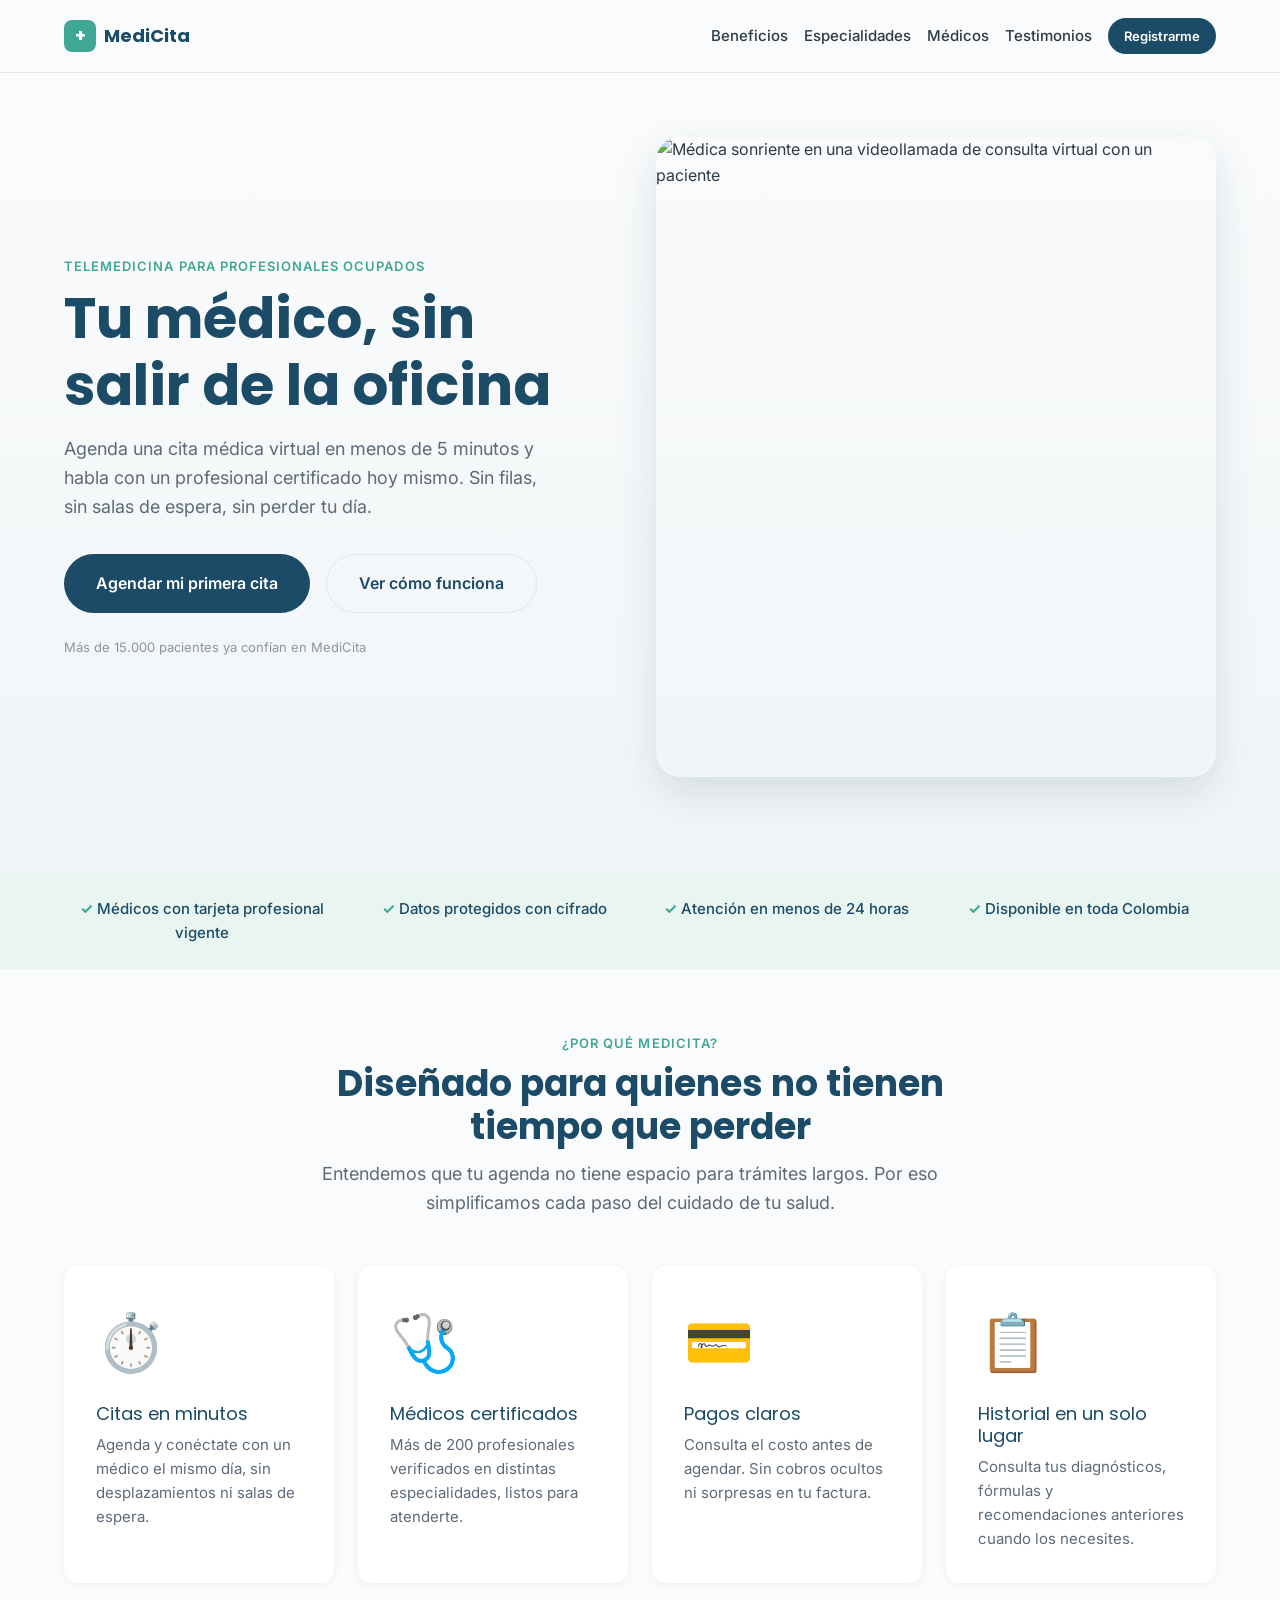
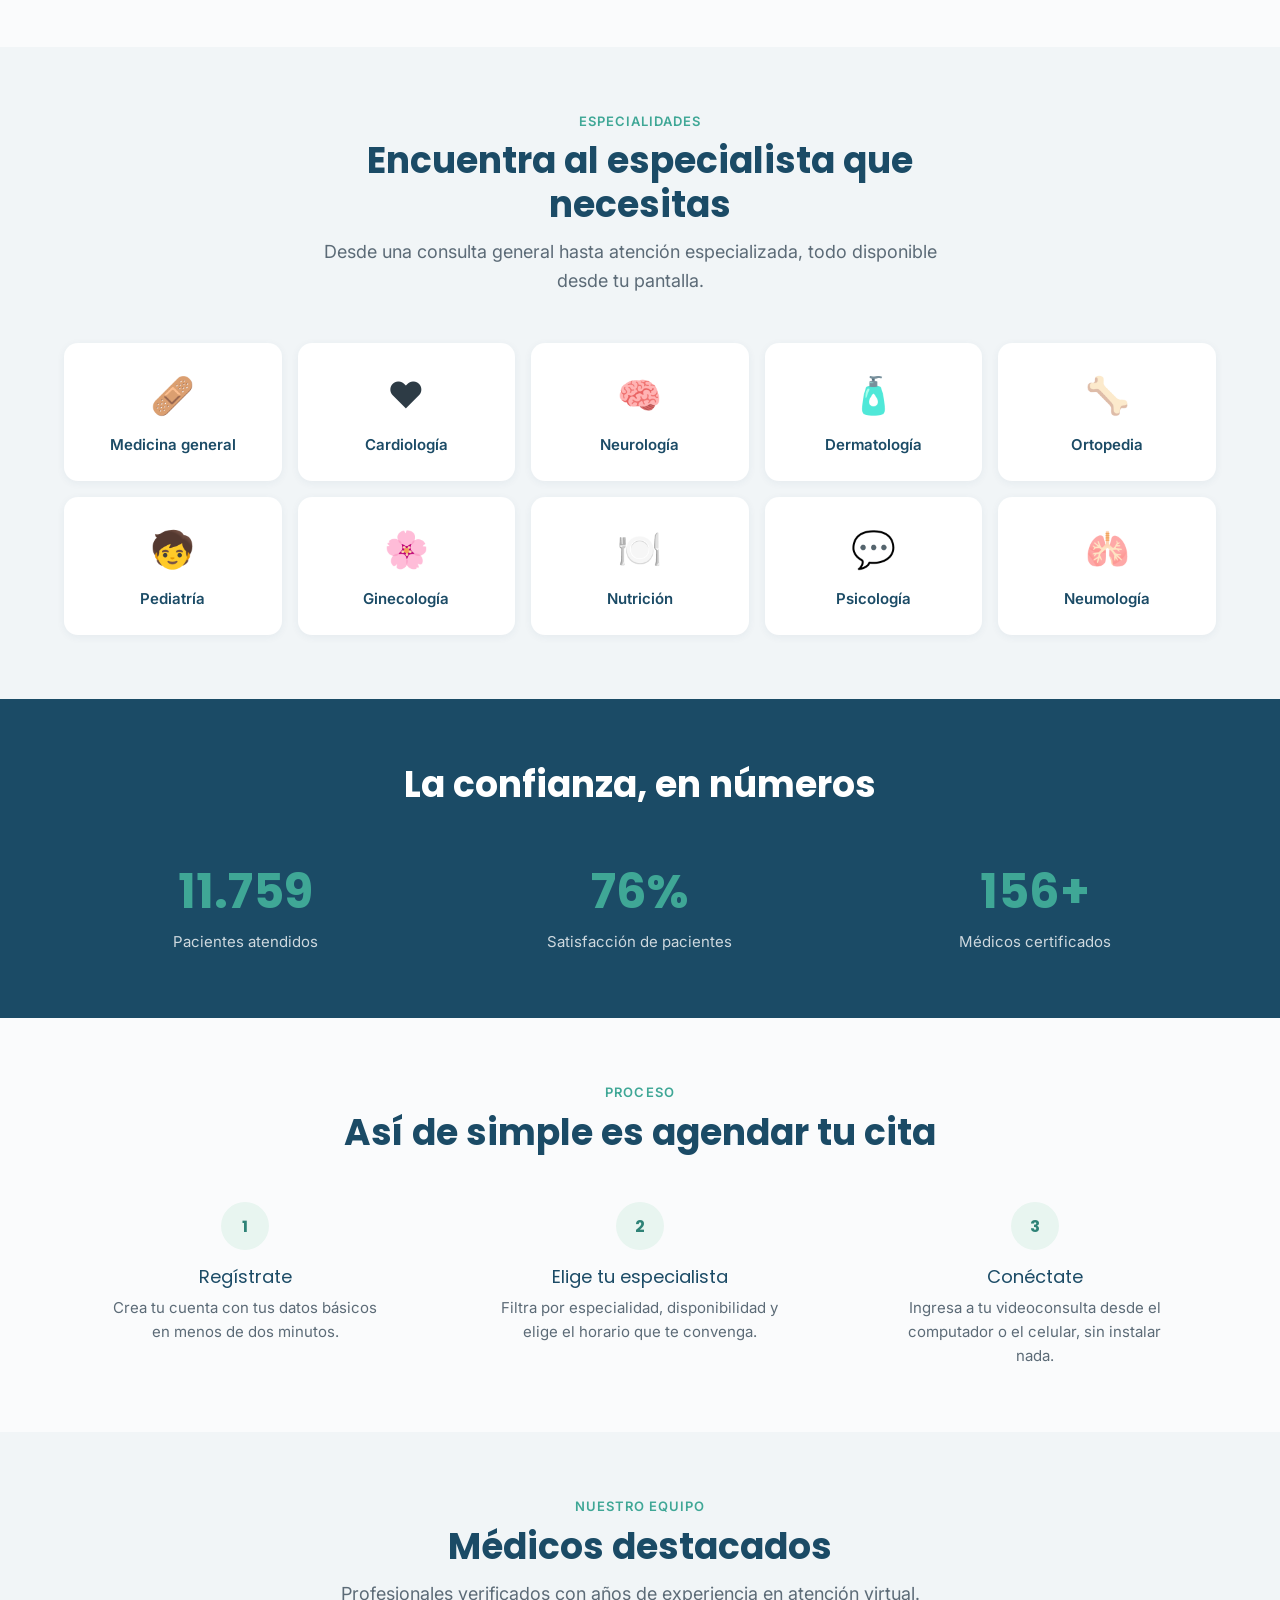
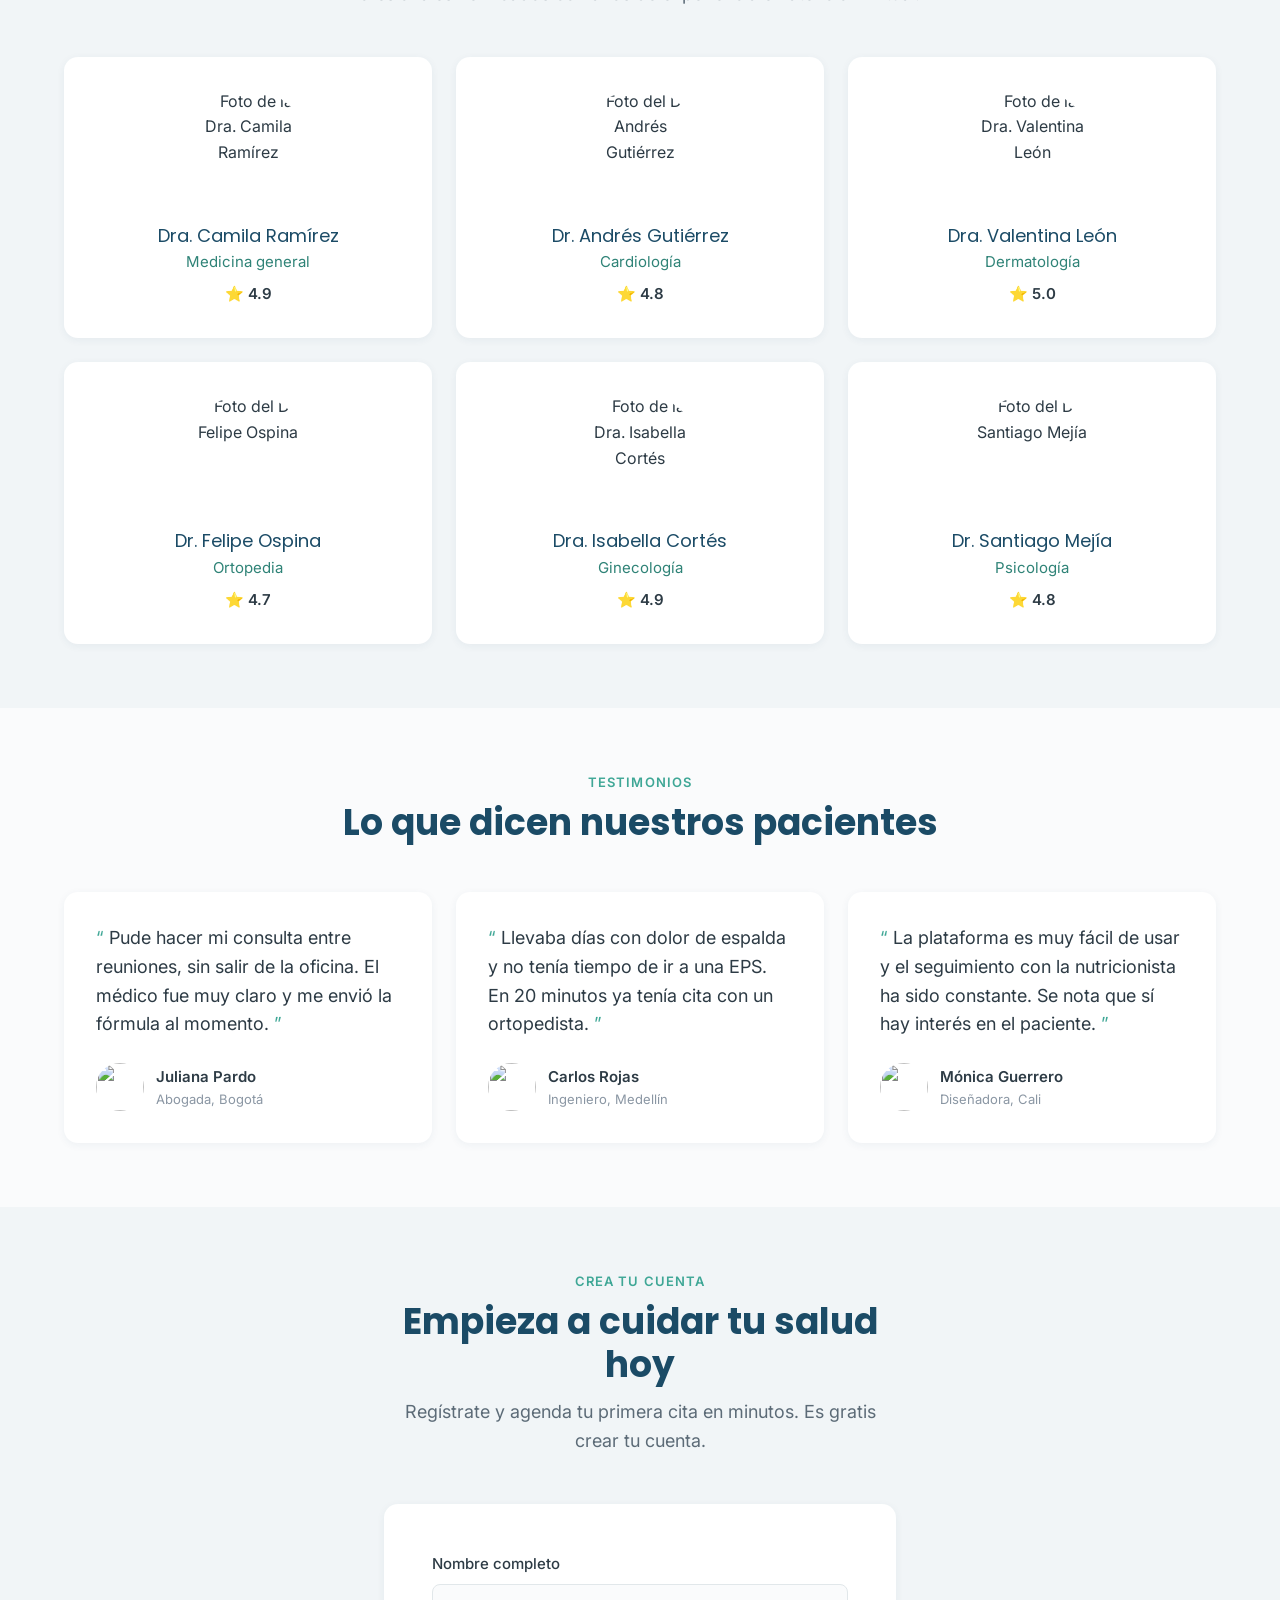
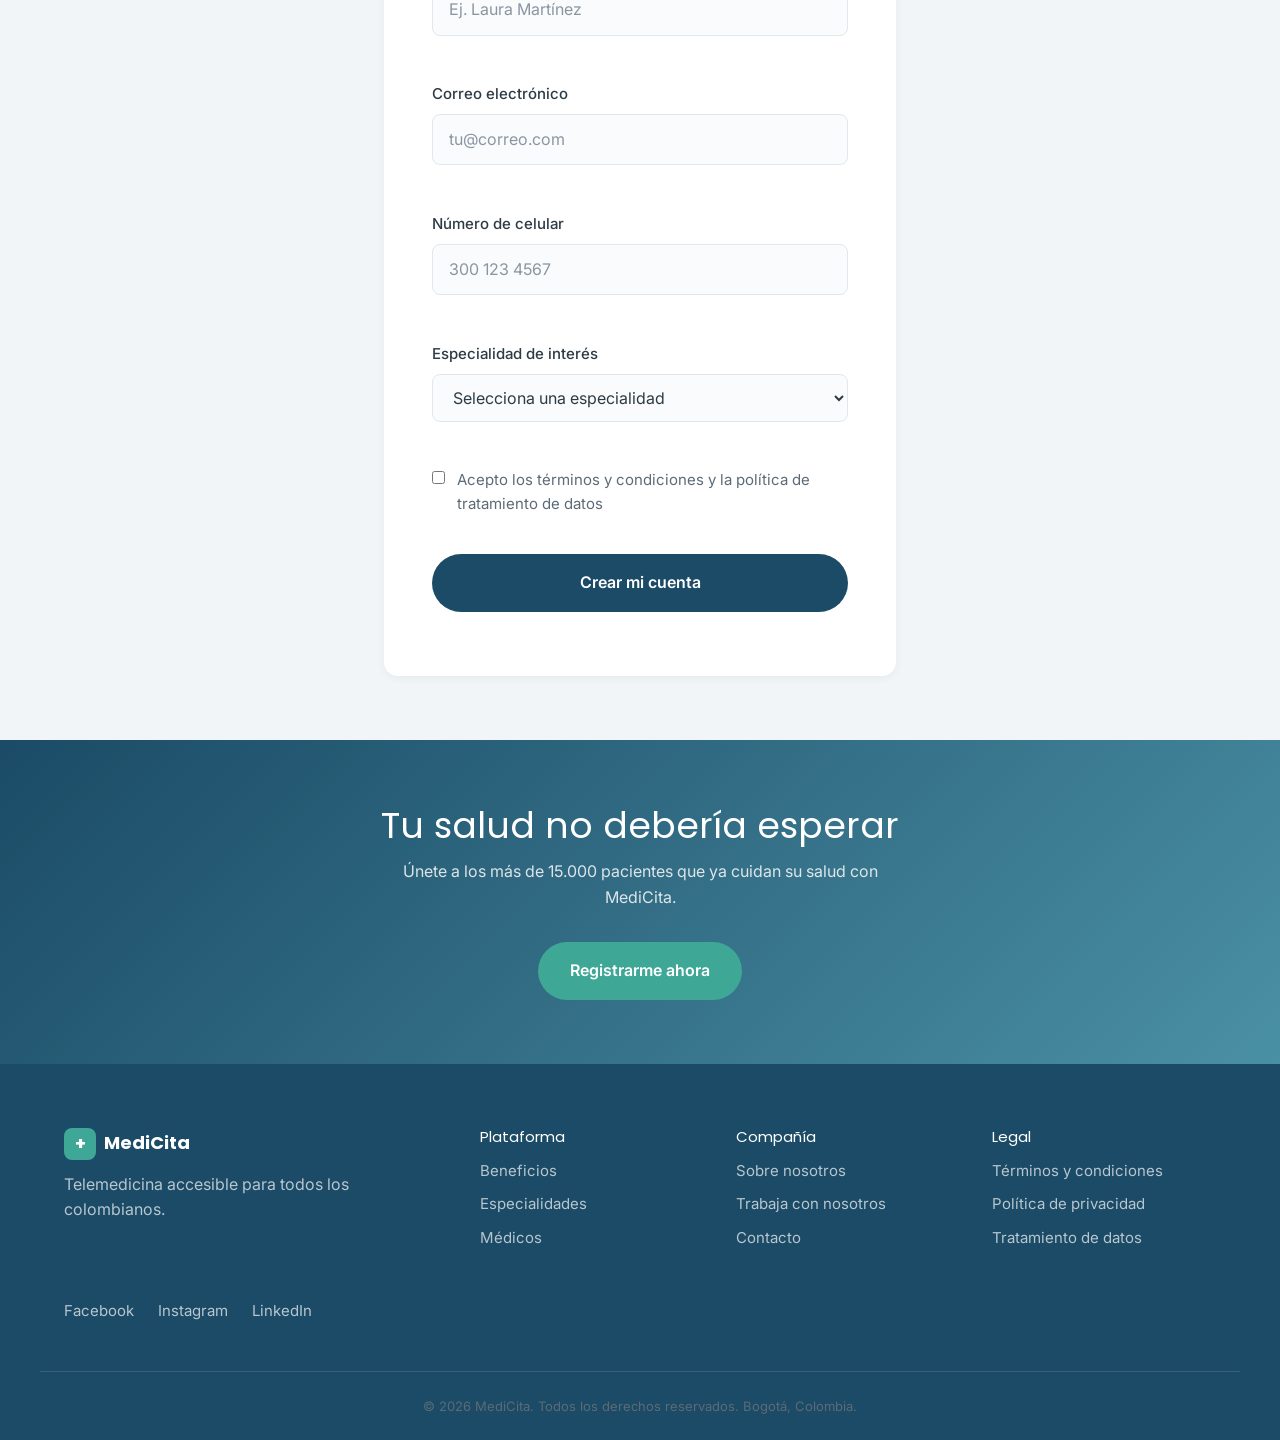
==== index.html @ a11b66ca "feat: :sparkles: add landing page" ====
<!DOCTYPE html>
<html lang="es-CO">
<head>
  <meta charset="UTF-8">
  <meta name="viewport" content="width=device-width, initial-scale=1.0">
  <title>MediCita | Citas médicas virtuales en minutos</title>
  <meta name="description" content="Agenda citas médicas virtuales con más de 200 médicos certificados en Colombia. Atención rápida, confiable y accesible desde donde estés.">
  <meta property="og:title" content="MediCita | Citas médicas virtuales en minutos">
  <meta property="og:description" content="Agenda citas médicas virtuales con más de 200 médicos certificados en Colombia.">
  <meta property="og:type" content="website">
  <link rel="icon" href="data:image/svg+xml,%3Csvg xmlns='http://www.w3.org/2000/svg' viewBox='0 0 32 32'%3E%3Crect width='32' height='32' rx='8' fill='%233FA796'/%3E%3Cpath d='M16 8v16M8 16h16' stroke='%23FAFBFC' stroke-width='3.5' stroke-linecap='round'/%3E%3C/svg%3E">

  <!-- Google Fonts: Poppins (titulares) + Inter (cuerpo) -->
  <link rel="preconnect" href="https://fonts.googleapis.com">
  <link rel="preconnect" href="https://fonts.gstatic.com" crossorigin>
  <link href="https://fonts.googleapis.com/css2?family=Poppins:wght@600;700&family=Inter:wght@400;500&display=swap" rel="stylesheet">

  <!-- Hoja de estilos en cascada: reset -> variables -> base -> layout -> components -> landing -> responsive -->
  <link rel="stylesheet" href="assets/css/reset.css">
  <link rel="stylesheet" href="assets/css/variables.css">
  <link rel="stylesheet" href="assets/css/base.css">
  <link rel="stylesheet" href="assets/css/layout.css">
  <link rel="stylesheet" href="assets/css/components.css">
  <link rel="stylesheet" href="assets/css/landing.css">
  <link rel="stylesheet" href="assets/css/responsive.css">
</head>
<body>

  <a class="skip-link" href="#main-content">Saltar al contenido principal</a>

  <header class="site-header">
    <nav class="navbar" aria-label="Navegación principal">
      <div class="container navbar-inner">
        <a href="#hero" class="navbar-logo">
          <span class="logo-mark" aria-hidden="true">+</span>
          <span class="logo-text">MediCita</span>
        </a>

        <button type="button" class="menu-toggle" aria-label="Abrir menú de navegación" aria-expanded="false" aria-controls="navbar-menu">
          <span class="menu-toggle-bar"></span>
          <span class="menu-toggle-bar"></span>
          <span class="menu-toggle-bar"></span>
        </button>

        <ul id="navbar-menu" class="navbar-menu">
          <li><a href="#benefits" class="navbar-link">Beneficios</a></li>
          <li><a href="#specialties" class="navbar-link">Especialidades</a></li>
          <li><a href="#doctors" class="navbar-link">Médicos</a></li>
          <li><a href="#testimonials" class="navbar-link">Testimonios</a></li>
          <li><a href="#register" class="btn btn-primary btn-small">Registrarme</a></li>
        </ul>
      </div>
    </nav>
  </header>

  <main id="main-content">

    <!-- HERO -->
    <section id="hero" class="hero" aria-labelledby="hero-title">
      <div class="container hero-inner">
        <div class="hero-content">
          <p class="eyebrow">Telemedicina para profesionales ocupados</p>
          <h1 id="hero-title" class="hero-title">
            Tu médico, sin salir de la oficina
          </h1>
          <p class="hero-description">
            Agenda una cita médica virtual en menos de 5 minutos y habla con un profesional certificado hoy mismo. Sin filas, sin salas de espera, sin perder tu día.
          </p>
          <div class="hero-actions">
            <a href="#register" class="btn btn-primary btn-large">Agendar mi primera cita</a>
            <a href="#how-it-works" class="btn btn-ghost btn-large">Ver cómo funciona</a>
          </div>
          <p class="hero-microcopy">Más de 15.000 pacientes ya confían en MediCita</p>
        </div>

        <div class="hero-media">
          <img
            src="https://placehold.co/560x640/1B4B66/FAFBFC?text=Consulta+Virtual"
            alt="Médica sonriente en una videollamada de consulta virtual con un paciente"
            class="hero-image"
            width="560"
            height="640"
          >
        </div>
      </div>
    </section>

    <!-- BARRA DE CONFIANZA -->
    <section id="trust-bar" class="trust-bar" aria-label="Indicadores de confianza">
      <div class="container trust-bar-inner">
        <p class="trust-item"><span class="trust-icon" aria-hidden="true">✓</span> Médicos con tarjeta profesional vigente</p>
        <p class="trust-item"><span class="trust-icon" aria-hidden="true">✓</span> Datos protegidos con cifrado</p>
        <p class="trust-item"><span class="trust-icon" aria-hidden="true">✓</span> Atención en menos de 24 horas</p>
        <p class="trust-item"><span class="trust-icon" aria-hidden="true">✓</span> Disponible en toda Colombia</p>
      </div>
    </section>

    <!-- BENEFICIOS -->
    <section id="benefits" class="benefits" aria-labelledby="benefits-title">
      <div class="container">
        <div class="section-heading">
          <p class="eyebrow">¿Por qué MediCita?</p>
          <h2 id="benefits-title" class="section-title">Diseñado para quienes no tienen tiempo que perder</h2>
          <p class="section-description">Entendemos que tu agenda no tiene espacio para trámites largos. Por eso simplificamos cada paso del cuidado de tu salud.</p>
        </div>

        <div class="benefits-grid">
          <article class="benefit-card card">
            <div class="benefit-icon" aria-hidden="true">⏱️</div>
            <h3 class="benefit-title">Citas en minutos</h3>
            <p class="benefit-description">Agenda y conéctate con un médico el mismo día, sin desplazamientos ni salas de espera.</p>
          </article>

          <article class="benefit-card card">
            <div class="benefit-icon" aria-hidden="true">🩺</div>
            <h3 class="benefit-title">Médicos certificados</h3>
            <p class="benefit-description">Más de 200 profesionales verificados en distintas especialidades, listos para atenderte.</p>
          </article>

          <article class="benefit-card card">
            <div class="benefit-icon" aria-hidden="true">💳</div>
            <h3 class="benefit-title">Pagos claros</h3>
            <p class="benefit-description">Consulta el costo antes de agendar. Sin cobros ocultos ni sorpresas en tu factura.</p>
          </article>

          <article class="benefit-card card">
            <div class="benefit-icon" aria-hidden="true">📋</div>
            <h3 class="benefit-title">Historial en un solo lugar</h3>
            <p class="benefit-description">Consulta tus diagnósticos, fórmulas y recomendaciones anteriores cuando los necesites.</p>
          </article>
        </div>
      </div>
    </section>

    <!-- ESPECIALIDADES -->
    <section id="specialties" class="specialties" aria-labelledby="specialties-title">
      <div class="container">
        <div class="section-heading">
          <p class="eyebrow">Especialidades</p>
          <h2 id="specialties-title" class="section-title">Encuentra al especialista que necesitas</h2>
          <p class="section-description">Desde una consulta general hasta atención especializada, todo disponible desde tu pantalla.</p>
        </div>

        <ul class="specialties-grid">
          <li class="specialty-card card">
            <span class="specialty-icon" aria-hidden="true">🩹</span>
            <span class="specialty-name">Medicina general</span>
          </li>
          <li class="specialty-card card">
            <span class="specialty-icon" aria-hidden="true">❤️</span>
            <span class="specialty-name">Cardiología</span>
          </li>
          <li class="specialty-card card">
            <span class="specialty-icon" aria-hidden="true">🧠</span>
            <span class="specialty-name">Neurología</span>
          </li>
          <li class="specialty-card card">
            <span class="specialty-icon" aria-hidden="true">🧴</span>
            <span class="specialty-name">Dermatología</span>
          </li>
          <li class="specialty-card card">
            <span class="specialty-icon" aria-hidden="true">🦴</span>
            <span class="specialty-name">Ortopedia</span>
          </li>
          <li class="specialty-card card">
            <span class="specialty-icon" aria-hidden="true">🧒</span>
            <span class="specialty-name">Pediatría</span>
          </li>
          <li class="specialty-card card">
            <span class="specialty-icon" aria-hidden="true">🌸</span>
            <span class="specialty-name">Ginecología</span>
          </li>
          <li class="specialty-card card">
            <span class="specialty-icon" aria-hidden="true">🍽️</span>
            <span class="specialty-name">Nutrición</span>
          </li>
          <li class="specialty-card card">
            <span class="specialty-icon" aria-hidden="true">💬</span>
            <span class="specialty-name">Psicología</span>
          </li>
          <li class="specialty-card card">
            <span class="specialty-icon" aria-hidden="true">🫁</span>
            <span class="specialty-name">Neumología</span>
          </li>
        </ul>
      </div>
    </section>

    <!-- ESTADÍSTICAS -->
    <section id="stats" class="stats" aria-labelledby="stats-title">
      <div class="container">
        <h2 id="stats-title" class="section-title section-title-inverse">La confianza, en números</h2>

        <div class="stats-grid">
          <div class="stat-item">
            <p class="stat-number" data-target="15000">0</p>
            <p class="stat-label">Pacientes atendidos</p>
          </div>
          <div class="stat-item">
            <p class="stat-number" data-target="97" data-suffix="%">0</p>
            <p class="stat-label">Satisfacción de pacientes</p>
          </div>
          <div class="stat-item">
            <p class="stat-number" data-target="200" data-suffix="+">0</p>
            <p class="stat-label">Médicos certificados</p>
          </div>
        </div>
      </div>
    </section>

    <!-- CÓMO FUNCIONA -->
    <section id="how-it-works" class="how-it-works" aria-labelledby="how-title">
      <div class="container">
        <div class="section-heading">
          <p class="eyebrow">Proceso</p>
          <h2 id="how-title" class="section-title">Así de simple es agendar tu cita</h2>
        </div>

        <ol class="steps-list">
          <li class="step-item">
            <span class="step-number" aria-hidden="true">1</span>
            <h3 class="step-title">Regístrate</h3>
            <p class="step-description">Crea tu cuenta con tus datos básicos en menos de dos minutos.</p>
          </li>
          <li class="step-item">
            <span class="step-number" aria-hidden="true">2</span>
            <h3 class="step-title">Elige tu especialista</h3>
            <p class="step-description">Filtra por especialidad, disponibilidad y elige el horario que te convenga.</p>
          </li>
          <li class="step-item">
            <span class="step-number" aria-hidden="true">3</span>
            <h3 class="step-title">Conéctate</h3>
            <p class="step-description">Ingresa a tu videoconsulta desde el computador o el celular, sin instalar nada.</p>
          </li>
        </ol>
      </div>
    </section>

    <!-- MÉDICOS DESTACADOS -->
    <section id="doctors" class="doctors" aria-labelledby="doctors-title">
      <div class="container">
        <div class="section-heading">
          <p class="eyebrow">Nuestro equipo</p>
          <h2 id="doctors-title" class="section-title">Médicos destacados</h2>
          <p class="section-description">Profesionales verificados con años de experiencia en atención virtual.</p>
        </div>

        <div class="doctors-grid">
          <article class="doctor-card card">
            <img src="https://placehold.co/240x240/4A90A4/FAFBFC?text=Dra.+Ramírez" alt="Foto de la Dra. Camila Ramírez" class="doctor-photo" width="240" height="240">
            <h3 class="doctor-name">Dra. Camila Ramírez</h3>
            <p class="doctor-specialty">Medicina general</p>
            <p class="doctor-rating" aria-label="Calificación 4.9 de 5">⭐ 4.9</p>
          </article>

          <article class="doctor-card card">
            <img src="https://placehold.co/240x240/4A90A4/FAFBFC?text=Dr.+Guti%C3%A9rrez" alt="Foto del Dr. Andrés Gutiérrez" class="doctor-photo" width="240" height="240">
            <h3 class="doctor-name">Dr. Andrés Gutiérrez</h3>
            <p class="doctor-specialty">Cardiología</p>
            <p class="doctor-rating" aria-label="Calificación 4.8 de 5">⭐ 4.8</p>
          </article>

          <article class="doctor-card card">
            <img src="https://placehold.co/240x240/4A90A4/FAFBFC?text=Dra.+Le%C3%B3n" alt="Foto de la Dra. Valentina León" class="doctor-photo" width="240" height="240">
            <h3 class="doctor-name">Dra. Valentina León</h3>
            <p class="doctor-specialty">Dermatología</p>
            <p class="doctor-rating" aria-label="Calificación 5.0 de 5">⭐ 5.0</p>
          </article>

          <article class="doctor-card card">
            <img src="https://placehold.co/240x240/4A90A4/FAFBFC?text=Dr.+Ospina" alt="Foto del Dr. Felipe Ospina" class="doctor-photo" width="240" height="240">
            <h3 class="doctor-name">Dr. Felipe Ospina</h3>
            <p class="doctor-specialty">Ortopedia</p>
            <p class="doctor-rating" aria-label="Calificación 4.7 de 5">⭐ 4.7</p>
          </article>

          <article class="doctor-card card">
            <img src="https://placehold.co/240x240/4A90A4/FAFBFC?text=Dra.+Cort%C3%A9s" alt="Foto de la Dra. Isabella Cortés" class="doctor-photo" width="240" height="240">
            <h3 class="doctor-name">Dra. Isabella Cortés</h3>
            <p class="doctor-specialty">Ginecología</p>
            <p class="doctor-rating" aria-label="Calificación 4.9 de 5">⭐ 4.9</p>
          </article>

          <article class="doctor-card card">
            <img src="https://placehold.co/240x240/4A90A4/FAFBFC?text=Dr.+Mej%C3%ADa" alt="Foto del Dr. Santiago Mejía" class="doctor-photo" width="240" height="240">
            <h3 class="doctor-name">Dr. Santiago Mejía</h3>
            <p class="doctor-specialty">Psicología</p>
            <p class="doctor-rating" aria-label="Calificación 4.8 de 5">⭐ 4.8</p>
          </article>
        </div>
      </div>
    </section>

    <!-- TESTIMONIOS -->
    <section id="testimonials" class="testimonials" aria-labelledby="testimonials-title">
      <div class="container">
        <div class="section-heading">
          <p class="eyebrow">Testimonios</p>
          <h2 id="testimonials-title" class="section-title">Lo que dicen nuestros pacientes</h2>
        </div>

        <div class="testimonials-grid">
          <figure class="testimonial-card card">
            <blockquote class="testimonial-quote">
              Pude hacer mi consulta entre reuniones, sin salir de la oficina. El médico fue muy claro y me envió la fórmula al momento.
            </blockquote>
            <figcaption class="testimonial-author">
              <img src="https://placehold.co/56x56/3FA796/FAFBFC?text=JP" alt="" class="testimonial-avatar" width="56" height="56">
              <div>
                <p class="testimonial-name">Juliana Pardo</p>
                <p class="testimonial-role">Abogada, Bogotá</p>
              </div>
            </figcaption>
          </figure>

          <figure class="testimonial-card card">
            <blockquote class="testimonial-quote">
              Llevaba días con dolor de espalda y no tenía tiempo de ir a una EPS. En 20 minutos ya tenía cita con un ortopedista.
            </blockquote>
            <figcaption class="testimonial-author">
              <img src="https://placehold.co/56x56/3FA796/FAFBFC?text=CR" alt="" class="testimonial-avatar" width="56" height="56">
              <div>
                <p class="testimonial-name">Carlos Rojas</p>
                <p class="testimonial-role">Ingeniero, Medellín</p>
              </div>
            </figcaption>
          </figure>

          <figure class="testimonial-card card">
            <blockquote class="testimonial-quote">
              La plataforma es muy fácil de usar y el seguimiento con la nutricionista ha sido constante. Se nota que sí hay interés en el paciente.
            </blockquote>
            <figcaption class="testimonial-author">
              <img src="https://placehold.co/56x56/3FA796/FAFBFC?text=MG" alt="" class="testimonial-avatar" width="56" height="56">
              <div>
                <p class="testimonial-name">Mónica Guerrero</p>
                <p class="testimonial-role">Diseñadora, Cali</p>
              </div>
            </figcaption>
          </figure>
        </div>
      </div>
    </section>

    <!-- FORMULARIO DE REGISTRO -->
    <section id="register" class="register-form" aria-labelledby="register-title">
      <div class="container register-inner">
        <div class="section-heading">
          <p class="eyebrow">Crea tu cuenta</p>
          <h2 id="register-title" class="section-title">Empieza a cuidar tu salud hoy</h2>
          <p class="section-description">Regístrate y agenda tu primera cita en minutos. Es gratis crear tu cuenta.</p>
        </div>

        <form class="form-card card" id="register-form" novalidate>
          <div class="form-row">
            <label for="full-name" class="form-label">Nombre completo</label>
            <input type="text" id="full-name" name="full-name" class="form-input" placeholder="Ej. Laura Martínez" required autocomplete="name" aria-describedby="full-name-error">
            <span class="form-error" id="full-name-error" role="alert"></span>
          </div>

          <div class="form-row">
            <label for="email" class="form-label">Correo electrónico</label>
            <input type="email" id="email" name="email" class="form-input" placeholder="tu@correo.com" required autocomplete="email" aria-describedby="email-error">
            <span class="form-error" id="email-error" role="alert"></span>
          </div>

          <div class="form-row">
            <label for="phone" class="form-label">Número de celular</label>
            <input type="tel" id="phone" name="phone" class="form-input" placeholder="300 123 4567" required autocomplete="tel" inputmode="numeric" maxlength="10" aria-describedby="phone-error">
            <span class="form-error" id="phone-error" role="alert"></span>
          </div>

          <div class="form-row">
            <label for="specialty-interest" class="form-label">Especialidad de interés</label>
            <select id="specialty-interest" name="specialty-interest" class="form-input" required aria-describedby="specialty-interest-error">
              <option value="" selected disabled>Selecciona una especialidad</option>
              <option value="general">Medicina general</option>
              <option value="cardiology">Cardiología</option>
              <option value="neurology">Neurología</option>
              <option value="dermatology">Dermatología</option>
              <option value="orthopedics">Ortopedia</option>
              <option value="pediatrics">Pediatría</option>
              <option value="gynecology">Ginecología</option>
              <option value="nutrition">Nutrición</option>
              <option value="psychology">Psicología</option>
              <option value="pulmonology">Neumología</option>
            </select>
            <span class="form-error" id="specialty-interest-error" role="alert"></span>
          </div>

          <div class="form-row form-row-checkbox">
            <input type="checkbox" id="terms" name="terms" required aria-describedby="terms-error">
            <label for="terms">Acepto los términos y condiciones y la política de tratamiento de datos</label>
          </div>
          <span class="form-error" id="terms-error" role="alert"></span>

          <button type="submit" class="btn btn-primary btn-large btn-full">Crear mi cuenta</button>
          <p class="form-success" id="form-success" role="status"></p>
        </form>
      </div>
    </section>

    <!-- CTA FINAL -->
    <section id="final-cta" class="final-cta">
      <div class="container final-cta-inner">
        <h2 class="final-cta-title">Tu salud no debería esperar</h2>
        <p class="final-cta-description">Únete a los más de 15.000 pacientes que ya cuidan su salud con MediCita.</p>
        <a href="pages/dashboard.html" class="btn btn-accent btn-large">Registrarme ahora</a>
      </div>
    </section>

  </main>

  <footer class="site-footer">
    <div class="container footer-inner">
      <div class="footer-brand">
        <a href="#hero" class="navbar-logo">
          <span class="logo-mark" aria-hidden="true">+</span>
          <span class="logo-text">MediCita</span>
        </a>
        <p class="footer-tagline">Telemedicina accesible para todos los colombianos.</p>
      </div>

      <nav class="footer-nav" aria-label="Enlaces del pie de página">
        <div class="footer-column">
          <h3 class="footer-heading">Plataforma</h3>
          <ul>
            <li><a href="#benefits">Beneficios</a></li>
            <li><a href="#specialties">Especialidades</a></li>
            <li><a href="#doctors">Médicos</a></li>
          </ul>
        </div>

        <div class="footer-column">
          <h3 class="footer-heading">Compañía</h3>
          <ul>
            <li><a href="#">Sobre nosotros</a></li>
            <li><a href="#">Trabaja con nosotros</a></li>
            <li><a href="#">Contacto</a></li>
          </ul>
        </div>

        <div class="footer-column">
          <h3 class="footer-heading">Legal</h3>
          <ul>
            <li><a href="#">Términos y condiciones</a></li>
            <li><a href="#">Política de privacidad</a></li>
            <li><a href="#">Tratamiento de datos</a></li>
          </ul>
        </div>
      </nav>

      <div class="footer-social" aria-label="Redes sociales">
        <a href="#" aria-label="MediCita en Facebook">Facebook</a>
        <a href="#" aria-label="MediCita en Instagram">Instagram</a>
        <a href="#" aria-label="MediCita en LinkedIn">LinkedIn</a>
      </div>
    </div>

    <div class="container footer-bottom">
      <p>&copy; 2026 MediCita. Todos los derechos reservados. Bogotá, Colombia.</p>
    </div>
  </footer>

  <script type="module" src="assets/js/app.js" defer></script>
</body>
</html>
---- assets/css/variables.css ----
/* ==========================================================================
   VARIABLES.CSS
   Design tokens centralizados: color, tipografía, espaciado, sombra, radio.
   Ningún otro archivo debe declarar un valor "mágico" que pertenezca aquí.
   ========================================================================== */

:root {
  /* ---------- Color: marca ---------- */
  --color-primary: #1B4B66;        /* Azul petróleo profundo */
  --color-primary-light: #4A90A4;  /* Azul cielo suave */
  --color-primary-dark: #123449;   /* Variante oscura para hover/estados */

  --color-accent: #3FA796;         /* Verde menta cálido (CTA, éxito) */
  --color-accent-dark: #2F8377;    /* Hover del acento */
  --color-accent-soft: #E8F5F0;    /* Fondo verde suave */

  --color-highlight: #F4A261;      /* Naranja coral: uso puntual y moderado */

  /* ---------- Color: neutros ---------- */
  --color-bg: #FAFBFC;             /* Blanco cálido, fondo general */
  --color-bg-alt: #F1F5F7;         /* Fondo de secciones alternas */
  --color-white: #FFFFFF;

  --color-text: #2D3B45;           /* Texto principal */
  --color-text-secondary: #5C6B77; /* Texto secundario */
  --color-text-muted: #8A96A3;     /* Placeholders, captions */

  --color-border: #E1E7EA;

  /* ---------- Tipografía ---------- */
  --font-display: 'Poppins', 'Segoe UI', sans-serif;
  --font-body: 'Inter', 'Segoe UI', sans-serif;

  --fs-xs: 0.8125rem;   /* 13px */
  --fs-sm: 0.9375rem;   /* 15px */
  --fs-base: 1rem;      /* 16px */
  --fs-md: 1.125rem;    /* 18px */
  --fs-lg: 1.375rem;    /* 22px */
  --fs-xl: clamp(1.75rem, 1.5rem + 1vw, 2.25rem);
  --fs-2xl: clamp(2.5rem, 2rem + 2vw, 3.5rem);
  --fs-stat: clamp(2.5rem, 2rem + 1.5vw, 3rem);

  --lh-tight: 1.2;
  --lh-normal: 1.5;
  --lh-relaxed: 1.6;

  /* ---------- Espaciado (escala de 4px) ---------- */
  --space-1: 0.25rem;
  --space-2: 0.5rem;
  --space-3: 0.75rem;
  --space-4: 1rem;
  --space-5: 1.5rem;
  --space-6: 2rem;
  --space-7: 3rem;
  --space-8: 4rem;
  --space-9: 6rem;

  /* ---------- Layout ---------- */
  --container-width: 1200px;
  --container-padding: var(--space-5);

  /* ---------- Bordes y sombras ---------- */
  --radius-sm: 8px;
  --radius-md: 14px;
  --radius-lg: 24px;
  --radius-full: 999px;

  --shadow-sm: 0 2px 8px rgba(27, 75, 102, 0.06);
  --shadow-md: 0 8px 24px rgba(27, 75, 102, 0.10);
  --shadow-lg: 0 16px 40px rgba(27, 75, 102, 0.14);

  /* ---------- Transición ---------- */
  --transition-fast: 150ms ease;
  --transition-base: 250ms ease;

  /* ---------- Z-index ---------- */
  --z-header: 100;
  --z-modal: 200;
}
---- assets/css/base.css ----
/* ==========================================================================
   BASE.CSS
   Estilos globales sobre elementos HTML puros (sin clases).
   Depende de variables.css. No define layout ni componentes reutilizables.
   ========================================================================== */

body {
  font-family: var(--font-body);
  font-size: var(--fs-base);
  line-height: var(--lh-relaxed);
  color: var(--color-text);
  background-color: var(--color-bg);
}

h1, h2, h3, h4 {
  font-family: var(--font-display);
  line-height: var(--lh-tight);
  color: var(--color-primary);
}

p {
  color: var(--color-text-secondary);
}

a {
  transition: color var(--transition-fast);
}

/* Foco visible accesible: nunca se elimina, solo se estiliza */
:focus-visible {
  outline: 3px solid var(--color-accent);
  outline-offset: 2px;
  border-radius: var(--radius-sm);
}

::selection {
  background-color: var(--color-accent-soft);
  color: var(--color-primary-dark);
}

/* Enlace de accesibilidad: oculto hasta recibir foco (navegación por teclado) */
.skip-link {
  position: absolute;
  top: -100%;
  left: var(--space-4);
  background-color: var(--color-primary);
  color: var(--color-white);
  padding: var(--space-3) var(--space-5);
  border-radius: var(--radius-sm);
  z-index: var(--z-modal);
  transition: top var(--transition-fast);
}

.skip-link:focus {
  top: var(--space-4);
}

/* ---------- Utilidades de texto reutilizables ---------- */
.eyebrow {
  font-family: var(--font-body);
  font-size: var(--fs-xs);
  font-weight: 600;
  letter-spacing: 0.08em;
  text-transform: uppercase;
  color: var(--color-accent);
  margin-bottom: var(--space-2);
}

.section-title {
  font-size: var(--fs-xl);
  font-weight: 700;
  margin-bottom: var(--space-3);
}

.section-title-inverse {
  color: var(--color-white);
}

.section-description {
  font-size: var(--fs-md);
  max-width: 620px;
}
---- assets/css/layout.css ----
/* ==========================================================================
   LAYOUT.CSS
   Contenedores, sistema de secciones y estructura de navbar/footer.
   Reutilizable en el Dashboard (Fase 2). No define color de marca ni copy.
   ========================================================================== */

.container {
  width: 100%;
  max-width: var(--container-width);
  margin-inline: auto;
  padding-inline: var(--container-padding);
}

section {
  padding-block: var(--space-8);
}

.section-heading {
  max-width: 640px;
  margin-inline: auto;
  text-align: center;
  margin-bottom: var(--space-7);
}

/* ---------- Header / Navbar ---------- */
.site-header {
  position: sticky;
  top: 0;
  z-index: var(--z-header);
  background-color: rgba(250, 251, 252, 0.92);
  backdrop-filter: blur(8px);
  border-bottom: 1px solid var(--color-border);
}

.navbar-inner {
  display: flex;
  align-items: center;
  justify-content: space-between;
  min-height: 72px;
}

.navbar-logo {
  display: flex;
  align-items: center;
  gap: var(--space-2);
  font-family: var(--font-display);
  font-weight: 700;
  font-size: var(--fs-md);
  color: var(--color-primary);
}

.logo-mark {
  display: grid;
  place-items: center;
  width: 32px;
  height: 32px;
  background-color: var(--color-accent);
  color: var(--color-white);
  border-radius: var(--radius-sm);
  font-size: var(--fs-md);
  line-height: 1;
}

.menu-toggle {
  display: flex;
  flex-direction: column;
  justify-content: center;
  gap: 5px;
  width: 40px;
  height: 40px;
}

.menu-toggle-bar {
  width: 22px;
  height: 2px;
  background-color: var(--color-primary);
  transition: transform var(--transition-fast), opacity var(--transition-fast);
}

.navbar-menu {
  display: flex;
  align-items: center;
  gap: var(--space-7);
}

.navbar-link {
  font-size: var(--fs-sm);
  font-weight: 500;
  color: var(--color-text);
  padding-block: var(--space-2);
}

.navbar-link:hover {
  color: var(--color-primary);
}

.navbar-menu .btn {
  margin-left: var(--space-3);
}

/* ---------- Footer ---------- */
.site-footer {
  background-color: var(--color-primary);
  color: var(--color-bg-alt);
  padding-block: var(--space-8) var(--space-5);
}

.footer-inner {
  display: grid;
  gap: var(--space-7);
  padding-bottom: var(--space-7);
  border-bottom: 1px solid rgba(255, 255, 255, 0.12);
}

.footer-tagline {
  color: rgba(250, 251, 252, 0.7);
  margin-top: var(--space-3);
  max-width: 320px;
}

.footer-brand .logo-text,
.footer-brand .navbar-logo {
  color: var(--color-white);
}

.footer-nav {
  display: grid;
  gap: var(--space-6);
}

.footer-heading {
  font-family: var(--font-display);
  font-size: var(--fs-sm);
  color: var(--color-white);
  margin-bottom: var(--space-3);
}

.footer-column ul {
  display: grid;
  gap: var(--space-2);
}

.footer-column a {
  color: rgba(250, 251, 252, 0.7);
  font-size: var(--fs-sm);
}

.footer-column a:hover {
  color: var(--color-white);
}

.footer-social {
  display: flex;
  gap: var(--space-5);
}

.footer-social a {
  color: rgba(250, 251, 252, 0.7);
  font-size: var(--fs-sm);
}

.footer-social a:hover {
  color: var(--color-white);
}

.footer-bottom {
  padding-top: var(--space-5);
  text-align: center;
  font-size: var(--fs-xs);
  color: rgba(250, 251, 252, 0.6);
}
---- assets/css/components.css ----
/* ==========================================================================
   COMPONENTS.CSS
   Piezas de UI reutilizables y agnósticas de página: botones, tarjetas,
   formularios. Se reutilizarán íntegramente en el Dashboard (Fase 2).
   ========================================================================== */

/* ---------- Botones ---------- */
.btn {
  display: inline-flex;
  align-items: center;
  justify-content: center;
  gap: var(--space-2);
  font-family: var(--font-body);
  font-weight: 600;
  font-size: var(--fs-sm);
  padding: var(--space-3) var(--space-5);
  border-radius: var(--radius-full);
  transition: transform var(--transition-fast), box-shadow var(--transition-fast), background-color var(--transition-fast);
  white-space: nowrap;
}

.btn-primary {
  background-color: var(--color-primary);
  color: var(--color-white);
}

.btn-primary:hover {
  background-color: var(--color-primary-dark);
  transform: translateY(-2px);
  box-shadow: var(--shadow-md);
}

.btn-accent {
  background-color: var(--color-accent);
  color: var(--color-white);
}

.btn-accent:hover {
  background-color: var(--color-accent-dark);
  transform: translateY(-2px);
  box-shadow: var(--shadow-md);
}

.btn-ghost {
  background-color: transparent;
  color: var(--color-primary);
  border: 1.5px solid var(--color-border);
}

.btn-ghost:hover {
  border-color: var(--color-primary);
  background-color: var(--color-white);
}

.btn-small {
  padding: var(--space-2) var(--space-4);
  font-size: var(--fs-xs);
}

.btn-large {
  padding: var(--space-4) var(--space-6);
  font-size: var(--fs-base);
}

.btn-full {
  width: 100%;
}

/* ---------- Tarjetas ---------- */
.card {
  background-color: var(--color-white);
  border-radius: var(--radius-md);
  box-shadow: var(--shadow-sm);
  padding: var(--space-6);
  transition: box-shadow var(--transition-base), transform var(--transition-base);
}

.card:hover {
  box-shadow: var(--shadow-md);
  transform: translateY(-4px);
}

/* ---------- Formularios ---------- */
.form-row {
  display: flex;
  flex-direction: column;
  gap: var(--space-2);
  margin-bottom: var(--space-5);
}

.form-label {
  font-size: var(--fs-sm);
  font-weight: 500;
  color: var(--color-text);
}

.form-input {
  padding: var(--space-3) var(--space-4);
  border: 1.5px solid var(--color-border);
  border-radius: var(--radius-sm);
  background-color: var(--color-bg);
  color: var(--color-text);
  font-size: var(--fs-base);
  transition: border-color var(--transition-fast);
}

.form-input:focus {
  border-color: var(--color-accent);
  outline: none;
}

.form-input::placeholder {
  color: var(--color-text-muted);
}

.form-row-checkbox {
  flex-direction: row;
  align-items: flex-start;
  gap: var(--space-3);
}

.form-row-checkbox label {
  font-size: var(--fs-sm);
  color: var(--color-text-secondary);
}

.form-row-checkbox input {
  margin-top: 3px;
  accent-color: var(--color-accent);
}

.form-input.is-invalid {
  border-color: #D64545;
  background-color: #FDF3F3;
}

.form-error {
  display: block;
  min-height: 1.1em;
  font-size: var(--fs-xs);
  color: #D64545;
}

.form-success {
  margin-top: var(--space-4);
  text-align: center;
  font-size: var(--fs-sm);
  font-weight: 500;
  color: var(--color-accent-dark);
}

/* ---------- Badges (uso futuro: dashboard) ---------- */
.badge {
  display: inline-flex;
  align-items: center;
  padding: var(--space-1) var(--space-3);
  border-radius: var(--radius-full);
  font-size: var(--fs-xs);
  font-weight: 600;
  background-color: var(--color-accent-soft);
  color: var(--color-accent-dark);
}
---- assets/css/landing.css ----
/* ==========================================================================
   LANDING.CSS
   Estilos exclusivos de las secciones de la landing (hero, testimonios,
   estadísticas, etc.). No se reutiliza en el Dashboard.
   ========================================================================== */

/* ---------- Hero ---------- */
.hero {
  padding-block: var(--space-8) var(--space-9);
  background: linear-gradient(180deg, var(--color-bg) 0%, var(--color-bg-alt) 100%);
}

.hero-inner {
  display: grid;
  gap: var(--space-7);
  align-items: center;
}

.hero-title {
  font-size: var(--fs-2xl);
  font-weight: 700;
  margin-bottom: var(--space-4);
}

.hero-description {
  font-size: var(--fs-md);
  max-width: 480px;
  margin-bottom: var(--space-6);
}

.hero-actions {
  display: flex;
  flex-wrap: wrap;
  gap: var(--space-4);
  margin-bottom: var(--space-5);
}

.hero-microcopy {
  font-size: var(--fs-xs);
  color: var(--color-text-muted);
}

.hero-image {
  border-radius: var(--radius-lg);
  box-shadow: var(--shadow-lg);
}

/* ---------- Barra de confianza ---------- */
.trust-bar {
  padding-block: var(--space-5);
  background-color: var(--color-accent-soft);
}

.trust-bar-inner {
  display: grid;
  gap: var(--space-4);
  text-align: center;
}

.trust-item {
  font-size: var(--fs-sm);
  font-weight: 500;
  color: var(--color-primary);
}

.trust-icon {
  color: var(--color-accent);
  font-weight: 700;
}

/* ---------- Beneficios ---------- */
.benefits-grid {
  display: grid;
  gap: var(--space-5);
}

.benefit-icon {
  font-size: var(--fs-2xl);
  margin-bottom: var(--space-4);
}

.benefit-title {
  font-size: var(--fs-md);
  margin-bottom: var(--space-2);
}

.benefit-description {
  font-size: var(--fs-sm);
}

/* ---------- Especialidades ---------- */
.specialties {
  background-color: var(--color-bg-alt);
}

.specialties-grid {
  display: grid;
  gap: var(--space-4);
}

.specialty-card {
  display: flex;
  flex-direction: column;
  align-items: center;
  gap: var(--space-2);
  text-align: center;
  padding: var(--space-5);
}

.specialty-icon {
  font-size: var(--fs-xl);
}

.specialty-name {
  font-size: var(--fs-sm);
  font-weight: 600;
  color: var(--color-primary);
}

/* ---------- Estadísticas ---------- */
.stats {
  background-color: var(--color-primary);
  text-align: center;
}

.stats .section-title {
  margin-bottom: var(--space-7);
}

.stats-grid {
  display: grid;
  gap: var(--space-6);
}

.stat-number {
  font-family: var(--font-display);
  font-size: var(--fs-stat);
  font-weight: 700;
  color: var(--color-accent);
}

.stat-label {
  color: rgba(250, 251, 252, 0.8);
  font-size: var(--fs-sm);
}

/* ---------- Cómo funciona ---------- */
.steps-list {
  display: grid;
  gap: var(--space-6);
  counter-reset: step;
}

.step-item {
  text-align: center;
}

.step-number {
  display: grid;
  place-items: center;
  width: 48px;
  height: 48px;
  margin-inline: auto;
  margin-bottom: var(--space-4);
  background-color: var(--color-accent-soft);
  color: var(--color-accent-dark);
  font-family: var(--font-display);
  font-weight: 700;
  border-radius: var(--radius-full);
}

.step-title {
  font-size: var(--fs-md);
  margin-bottom: var(--space-2);
}

.step-description {
  font-size: var(--fs-sm);
  max-width: 280px;
  margin-inline: auto;
}

/* ---------- Médicos destacados ---------- */
.doctors {
  background-color: var(--color-bg-alt);
}

.doctors-grid {
  display: grid;
  gap: var(--space-5);
}

.doctor-card {
  text-align: center;
}

.doctor-photo {
  border-radius: var(--radius-full);
  margin-inline: auto;
  margin-bottom: var(--space-4);
  width: 120px;
  height: 120px;
  object-fit: cover;
}

.doctor-name {
  font-size: var(--fs-md);
  margin-bottom: var(--space-1);
}

.doctor-specialty {
  font-size: var(--fs-sm);
  color: var(--color-accent-dark);
  margin-bottom: var(--space-2);
}

.doctor-rating {
  font-size: var(--fs-sm);
  font-weight: 600;
  color: var(--color-text);
}

/* ---------- Testimonios ---------- */
.testimonials-grid {
  display: grid;
  gap: var(--space-5);
}

.testimonial-quote {
  font-size: var(--fs-md);
  color: var(--color-text);
  line-height: var(--lh-relaxed);
  margin-bottom: var(--space-5);
}

.testimonial-quote::before {
  content: '\201C';
  color: var(--color-accent);
}

.testimonial-quote::after {
  content: '\201D';
  color: var(--color-accent);
}

.testimonial-author {
  display: flex;
  align-items: center;
  gap: var(--space-3);
}

.testimonial-avatar {
  border-radius: var(--radius-full);
  width: 48px;
  height: 48px;
  object-fit: cover;
}

.testimonial-name {
  font-size: var(--fs-sm);
  font-weight: 600;
  color: var(--color-text);
}

.testimonial-role {
  font-size: var(--fs-xs);
  color: var(--color-text-muted);
}

/* ---------- Formulario de registro ---------- */
.register-form {
  background-color: var(--color-bg-alt);
}

.register-inner {
  max-width: 560px;
}

.form-card {
  padding: var(--space-7);
}

/* ---------- CTA final ---------- */
.final-cta {
  background: linear-gradient(135deg, var(--color-primary) 0%, var(--color-primary-light) 100%);
  text-align: center;
}

.final-cta-title {
  color: var(--color-white);
  font-size: var(--fs-xl);
  margin-bottom: var(--space-3);
}

.final-cta-description {
  color: rgba(250, 251, 252, 0.85);
  max-width: 480px;
  margin-inline: auto;
  margin-bottom: var(--space-6);
}
---- assets/css/responsive.css ----
/* ==========================================================================
   RESPONSIVE.CSS
   Media queries centralizadas. Enfoque mobile-first: los archivos anteriores
   definen el estado base (móvil) y aquí solo agregamos lo que cambia en
   pantallas más grandes. Va al final de la cascada para poder sobrescribir.
   ========================================================================== */

/* ---------- Navbar: menú móvil (por defecto, oculto hasta breakpoint md) ---------- */
.navbar-menu {
  position: fixed;
  top: 72px;
  left: 0;
  right: 0;
  flex-direction: column;
  align-items: flex-start;
  gap: var(--space-4);
  background-color: var(--color-white);
  padding: var(--space-5);
  box-shadow: var(--shadow-md);
  transform: translateY(-8px);
  opacity: 0;
  visibility: hidden;
  transition: opacity var(--transition-base), transform var(--transition-base), visibility var(--transition-base);
}

.navbar-menu.is-open {
  transform: translateY(0);
  opacity: 1;
  visibility: visible;
}

.navbar-menu .navbar-link,
.navbar-menu .btn {
  width: 100%;
  margin-left: 0;
}

/* Animación de ícono hamburguesa -> X cuando el menú está abierto */
.menu-toggle[aria-expanded="true"] .menu-toggle-bar:nth-child(1) {
  transform: translateY(7px) rotate(45deg);
}

.menu-toggle[aria-expanded="true"] .menu-toggle-bar:nth-child(2) {
  opacity: 0;
}

.menu-toggle[aria-expanded="true"] .menu-toggle-bar:nth-child(3) {
  transform: translateY(-7px) rotate(-45deg);
}

/* ---------- Breakpoint: tablet pequeña (>= 600px) ---------- */
@media (min-width: 37.5em) {
  .benefits-grid {
    grid-template-columns: repeat(2, 1fr);
  }

  .specialties-grid {
    grid-template-columns: repeat(3, 1fr);
  }

  .doctors-grid {
    grid-template-columns: repeat(2, 1fr);
  }

  .trust-bar-inner {
    grid-template-columns: repeat(2, 1fr);
  }

  .footer-nav {
    grid-template-columns: repeat(3, 1fr);
  }
}

/* ---------- Breakpoint: tablet / desktop pequeño (>= 768px) ---------- */
@media (min-width: 48em) {
  .menu-toggle {
    display: none;
  }

  .navbar-menu {
    position: static;
    flex-direction: row;
    align-items: center;
    background: none;
    box-shadow: none;
    padding: 0;
    transform: none;
    opacity: 1;
    visibility: visible;
    width: auto;
  }

  .navbar-menu .navbar-link,
  .navbar-menu .btn {
    width: auto;
  }

  .hero-inner {
    grid-template-columns: 1fr 1fr;
  }

  .stats-grid {
    grid-template-columns: repeat(3, 1fr);
  }

  .steps-list {
    grid-template-columns: repeat(3, 1fr);
  }

  .testimonials-grid {
    grid-template-columns: repeat(2, 1fr);
  }

  .footer-inner {
    grid-template-columns: 1fr 2fr;
  }
}

/* ---------- Breakpoint: desktop (>= 1024px) ---------- */
@media (min-width: 64em) {
  .benefits-grid {
    grid-template-columns: repeat(4, 1fr);
  }

  .specialties-grid {
    grid-template-columns: repeat(5, 1fr);
  }

  .doctors-grid {
    grid-template-columns: repeat(3, 1fr);
  }

  .testimonials-grid {
    grid-template-columns: repeat(3, 1fr);
  }

  .trust-bar-inner {
    grid-template-columns: repeat(4, 1fr);
  }
}
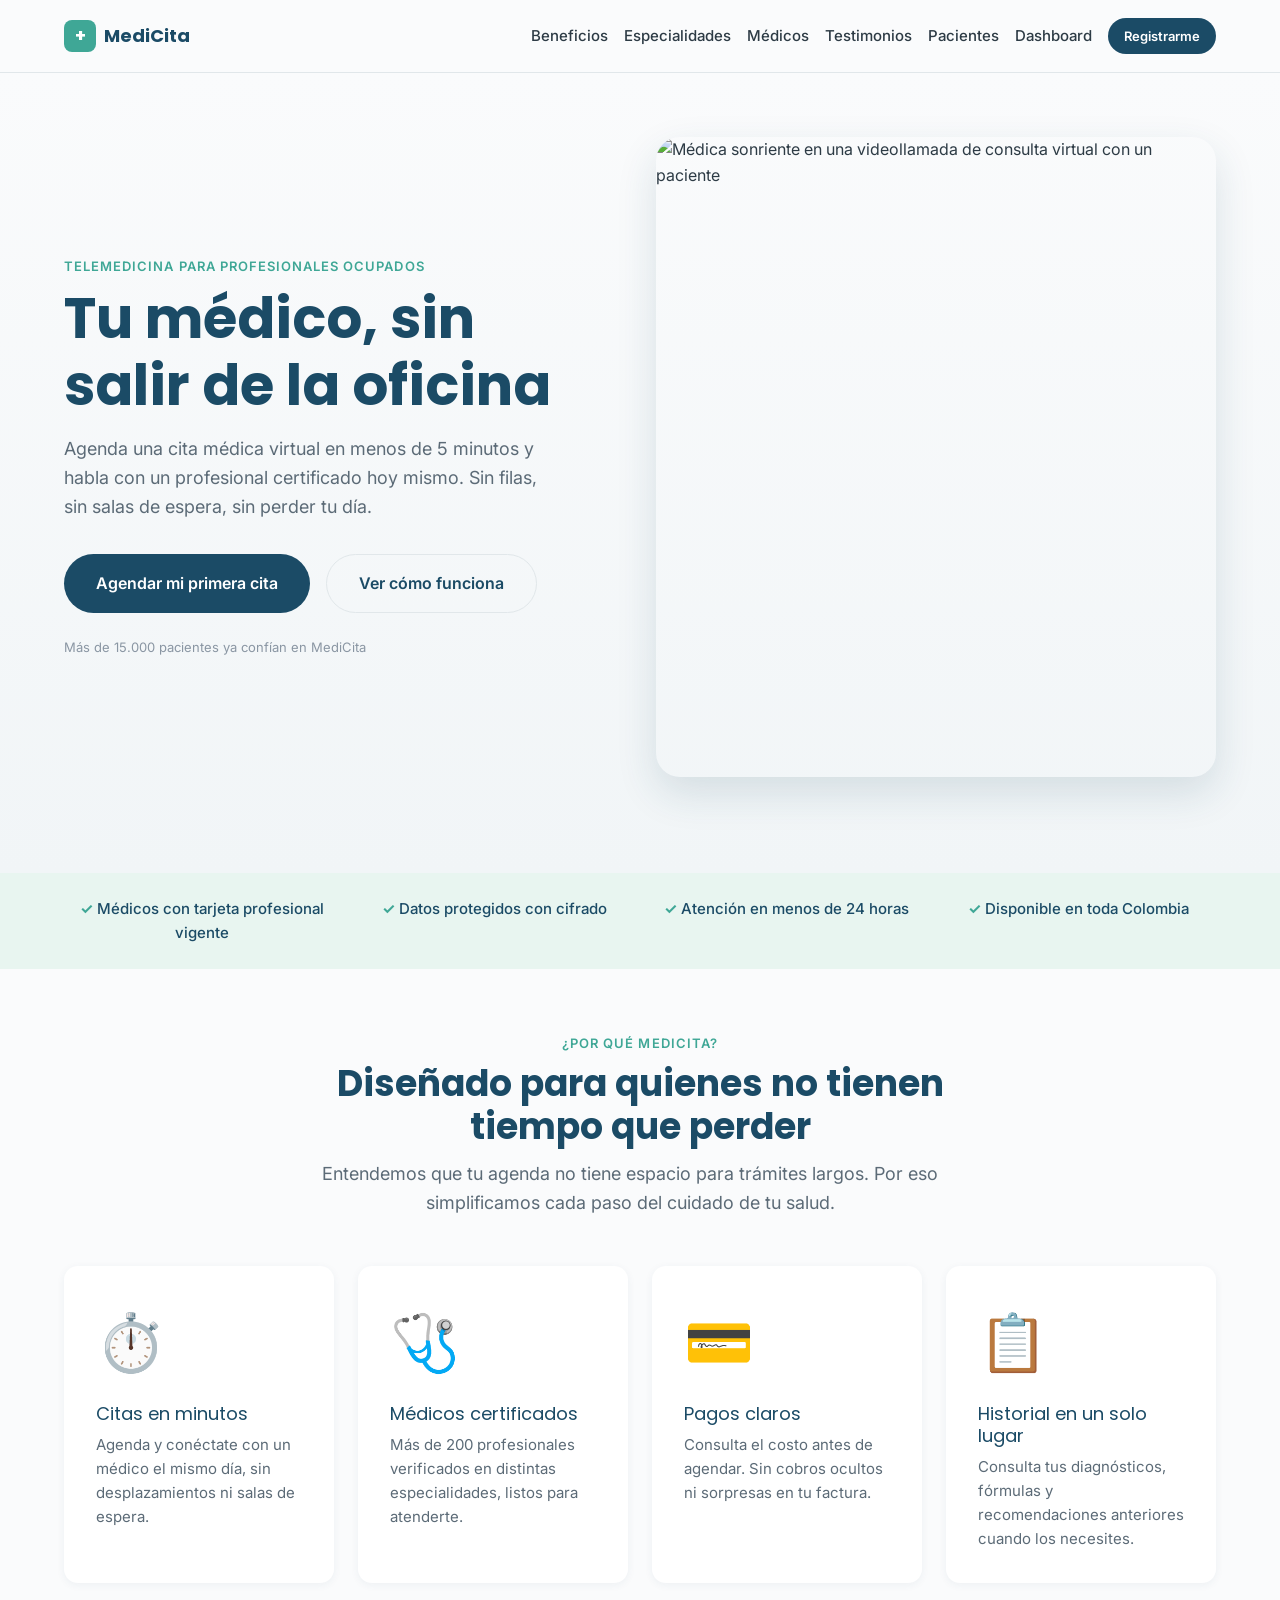
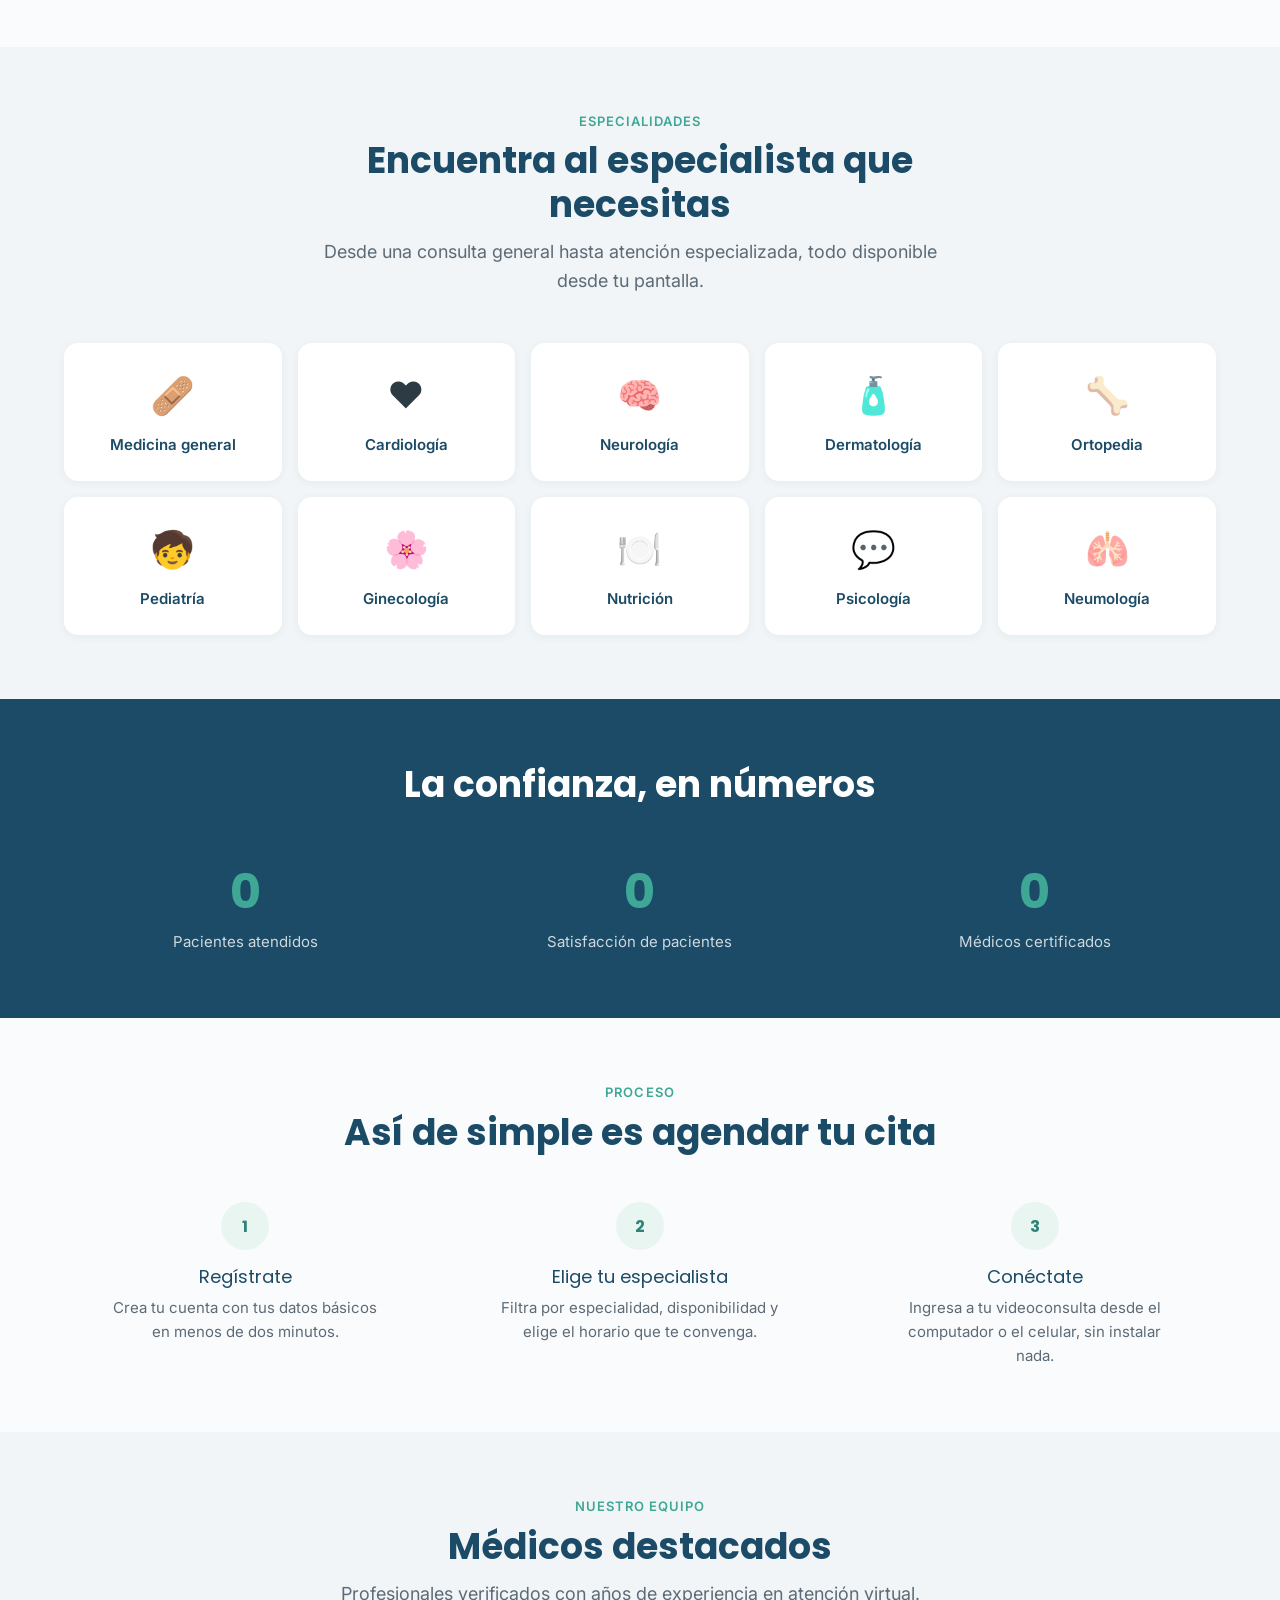
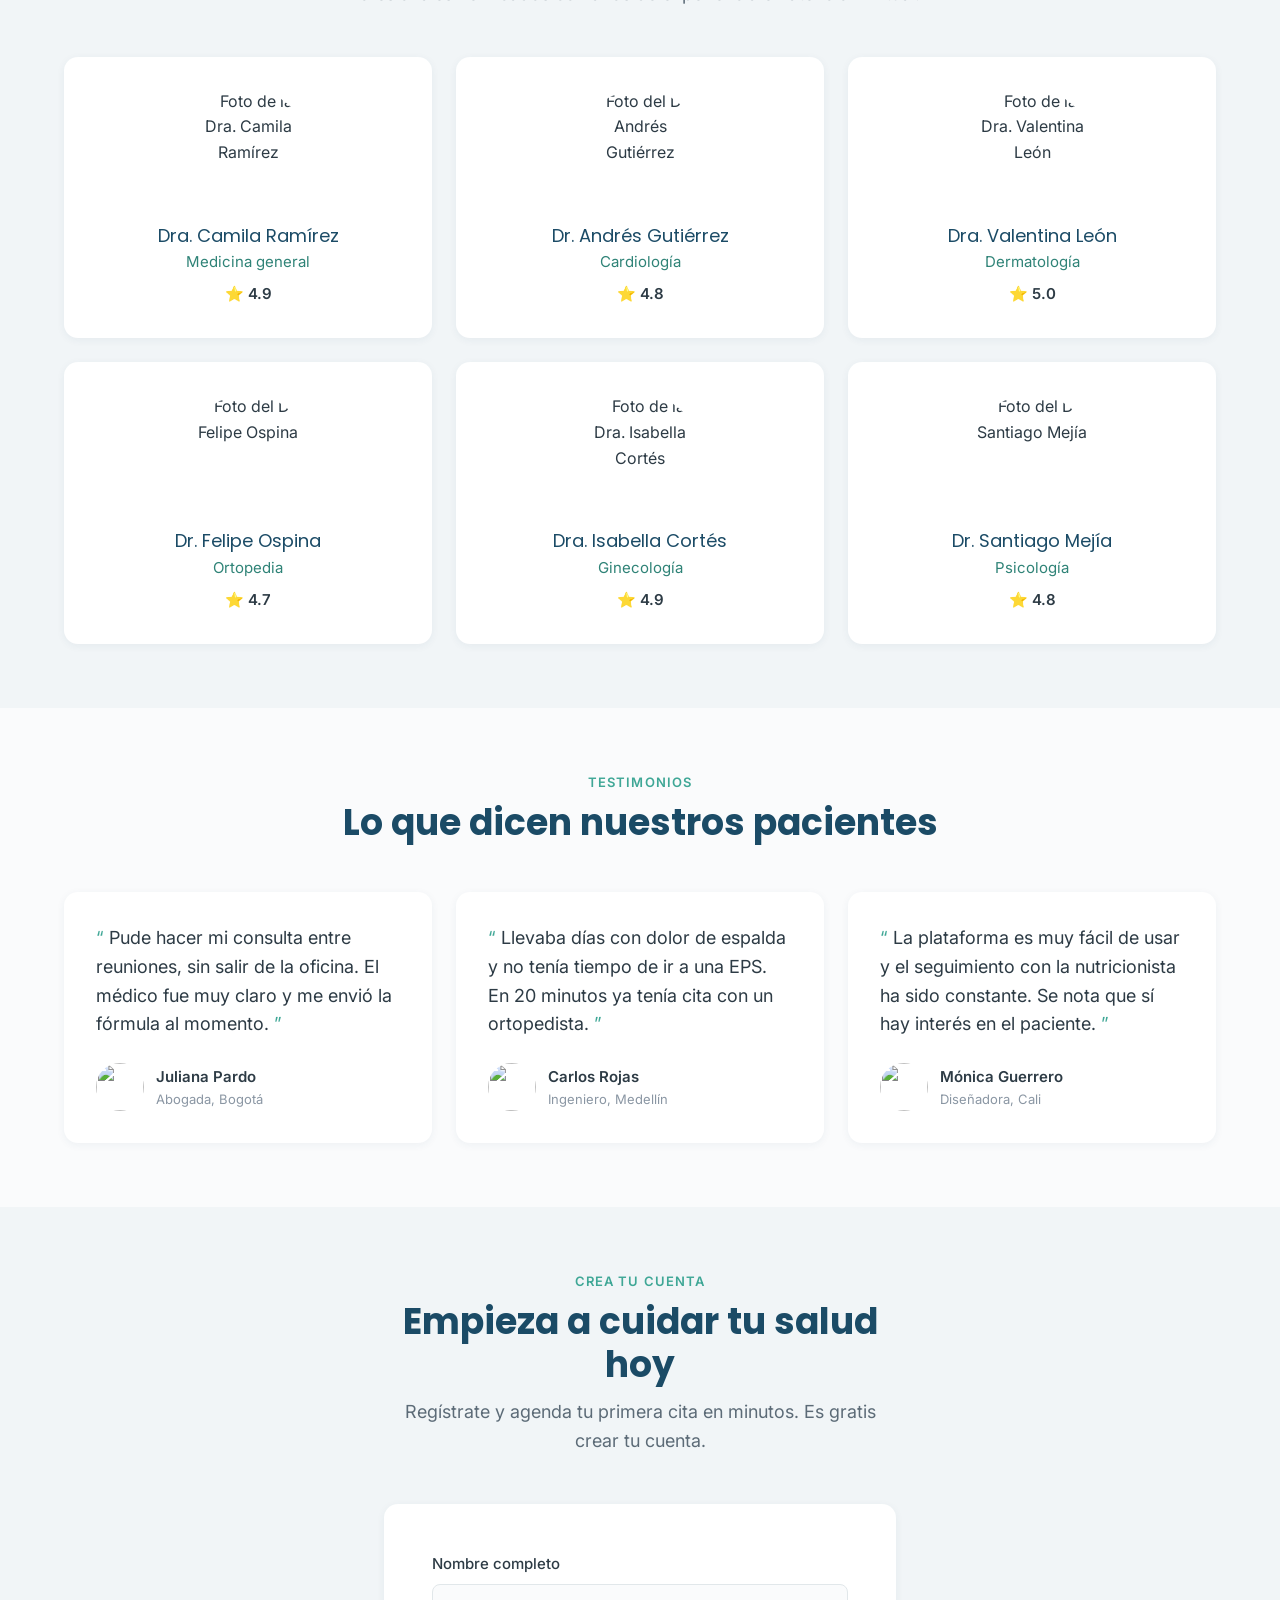
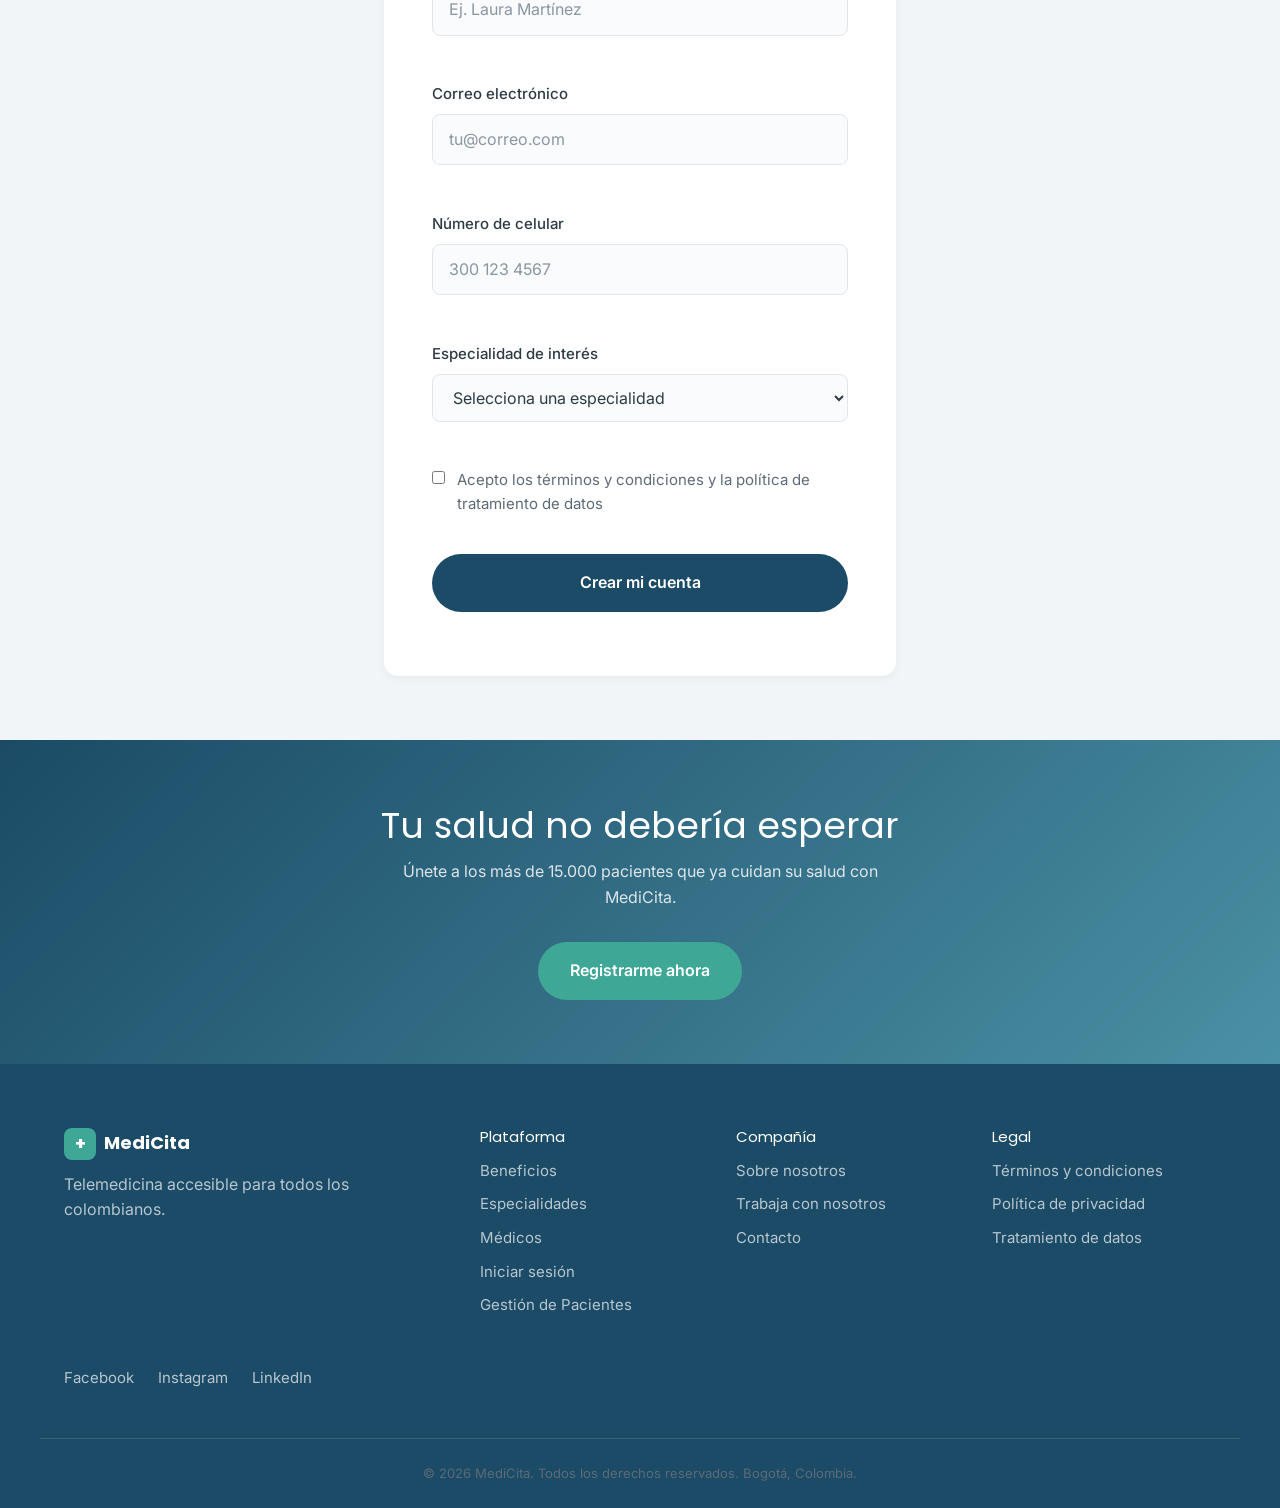
==== commit 883d5b5d: "feat: :sparkles: Add CRUD" ====
--- a/index.html
+++ b/index.html
@@ -47,6 +47,8 @@
           <li><a href="#specialties" class="navbar-link">Especialidades</a></li>
           <li><a href="#doctors" class="navbar-link">Médicos</a></li>
           <li><a href="#testimonials" class="navbar-link">Testimonios</a></li>
+          <li><a href="pages/patients.html" class="navbar-link">Pacientes</a></li>
+          <li><a href="pages/login.html" class="navbar-link">Dashboard</a></li>
           <li><a href="#register" class="btn btn-primary btn-small">Registrarme</a></li>
         </ul>
       </div>
@@ -405,7 +407,7 @@
       <div class="container final-cta-inner">
         <h2 class="final-cta-title">Tu salud no debería esperar</h2>
         <p class="final-cta-description">Únete a los más de 15.000 pacientes que ya cuidan su salud con MediCita.</p>
-        <a href="pages/dashboard.html" class="btn btn-accent btn-large">Registrarme ahora</a>
+        <a href="#register" class="btn btn-accent btn-large">Registrarme ahora</a>
       </div>
     </section>
 
@@ -428,6 +430,8 @@
             <li><a href="#benefits">Beneficios</a></li>
             <li><a href="#specialties">Especialidades</a></li>
             <li><a href="#doctors">Médicos</a></li>
+            <li><a href="pages/login.html">Iniciar sesión</a></li>
+            <li><a href="pages/patients.html">Gestión de Pacientes</a></li>
           </ul>
         </div>
 
